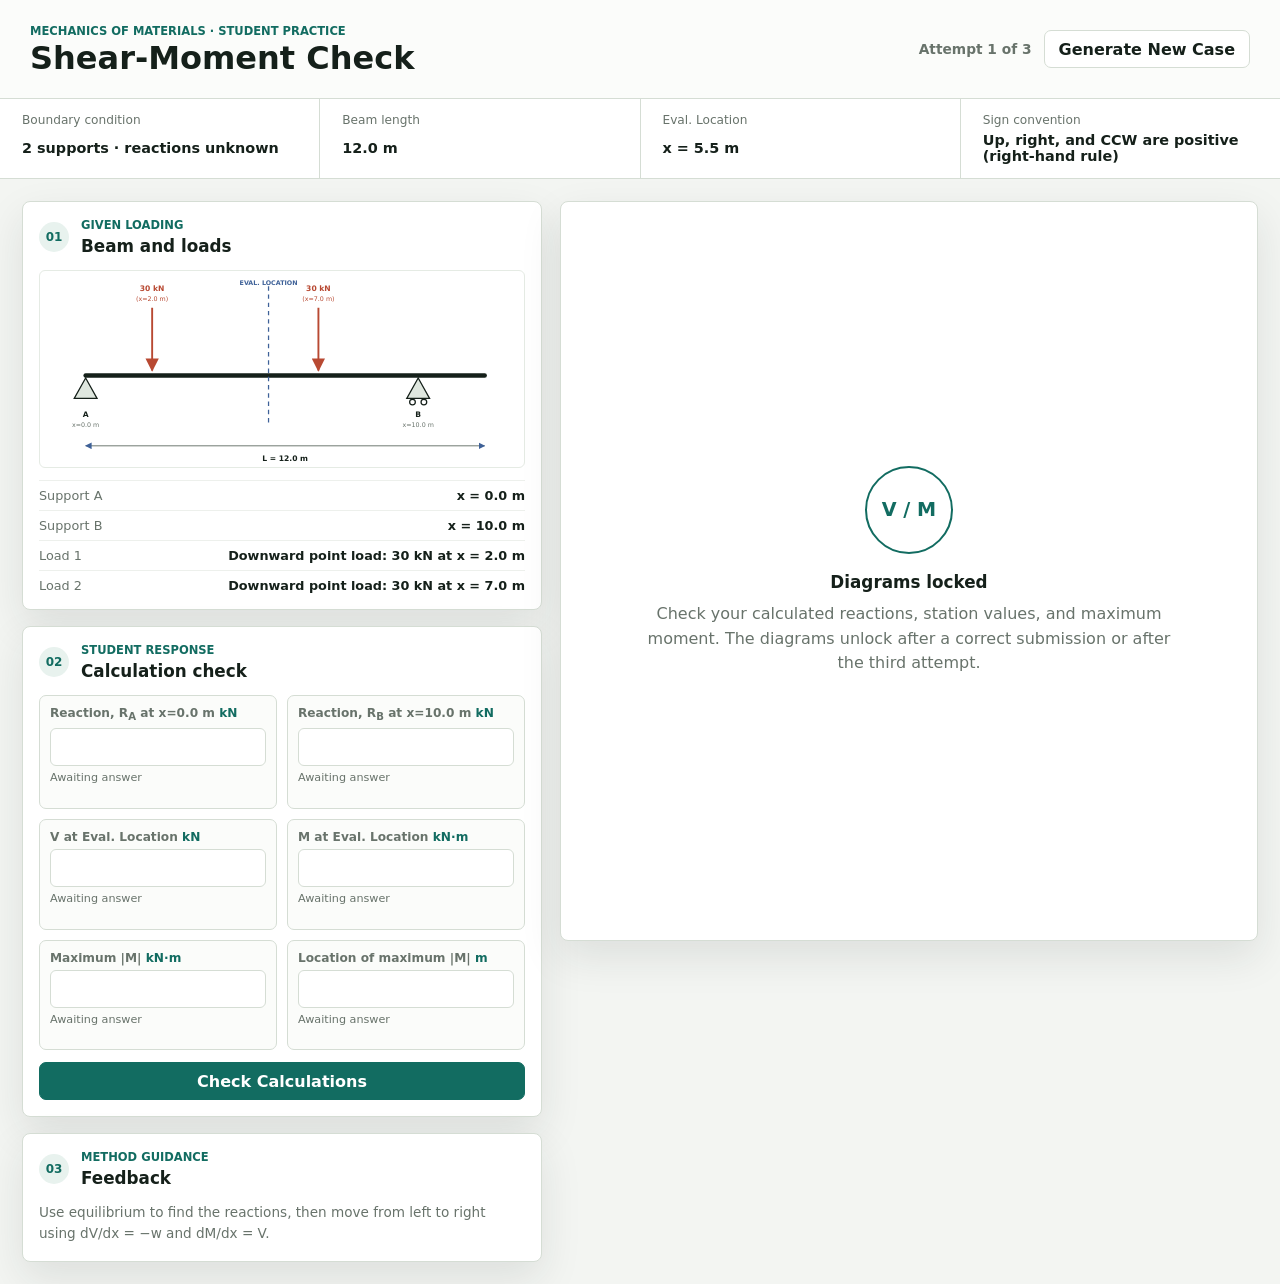
==== index.html @ e433b34b "Add files via upload" ====
<!doctype html>
<html lang="en">
  <head>
    <meta charset="utf-8" />
    <meta name="viewport" content="width=device-width, initial-scale=1" />
    <meta name="description" content="Randomized shear-force and bending-moment student practice." />
    <title>Shear-Moment Practice</title>
    <link rel="stylesheet" href="styles.css" />
  </head>
  <body>
    <main class="app-shell">
      <header class="topbar">
        <div>
          <p class="eyebrow">Mechanics of materials · student practice</p>
          <h1>Shear-Moment Check</h1>
        </div>
        <div class="top-actions">
          <span id="attemptStatus" class="attempt-status">Attempt 1 of 3</span>
          <button id="newCaseButton" type="button">Generate New Case</button>
        </div>
      </header>

      <section class="problem-band">
        <div>
          <span>Boundary condition</span>
          <strong id="supportDescription">Pin/roller supports</strong>
        </div>
        <div>
          <span>Beam length</span>
          <strong id="beamLength">0 m</strong>
        </div>
        <div>
          <span>Eval. Location</span>
          <strong id="stationValue">x = 0 m</strong>
        </div>
        <div>
          <span>Sign convention</span>
          <strong>Up, right, and CCW are positive (right-hand rule)</strong>
        </div>
      </section>

      <section class="workspace-grid">
        <aside class="student-column">
          <section class="panel">
            <div class="section-heading">
              <span>01</span>
              <div>
                <p>Given loading</p>
                <h2>Beam and loads</h2>
              </div>
            </div>
            <svg id="problemDiagram" class="diagram" viewBox="0 0 760 310" role="img" aria-label="Random beam loading problem"></svg>
            <div id="loadList" class="load-list"></div>
          </section>

          <section class="panel">
            <div class="section-heading">
              <span>02</span>
              <div>
                <p>Student response</p>
                <h2>Calculation check</h2>
              </div>
            </div>

            <div class="answer-grid">
              <label id="fieldRA">
                <span id="labelRA">Reaction, R<sub>A</sub> <b>kN</b></span>
                <input id="answerRA" type="text" inputmode="decimal" autocomplete="off" />
                <small id="feedbackRA">Awaiting answer</small>
              </label>
              <label id="fieldRB">
                <span id="labelRB">Reaction, R<sub>B</sub> <b>kN</b></span>
                <input id="answerRB" type="text" inputmode="decimal" autocomplete="off" />
                <small id="feedbackRB">Awaiting answer</small>
              </label>
              <label id="fieldRC" class="hidden">
                <span id="labelRC">Reaction, R<sub>C</sub> <b>kN</b></span>
                <input id="answerRC" type="text" inputmode="decimal" autocomplete="off" />
                <small id="feedbackRC">Awaiting answer</small>
              </label>
              <label>
                <span>V at Eval. Location <b>kN</b></span>
                <input id="answerV" type="text" inputmode="decimal" autocomplete="off" />
                <small id="feedbackV">Awaiting answer</small>
              </label>
              <label>
                <span>M at Eval. Location <b>kN·m</b></span>
                <input id="answerM" type="text" inputmode="decimal" autocomplete="off" />
                <small id="feedbackM">Awaiting answer</small>
              </label>
              <label>
                <span>Maximum |M| <b>kN·m</b></span>
                <input id="answerMaxM" type="text" inputmode="decimal" autocomplete="off" />
                <small id="feedbackMaxM">Awaiting answer</small>
              </label>
              <label>
                <span>Location of maximum |M| <b>m</b></span>
                <input id="answerMaxX" type="text" inputmode="decimal" autocomplete="off" />
                <small id="feedbackMaxX">Awaiting answer</small>
              </label>
            </div>

            <button id="checkButton" class="check-button" type="button">Check Calculations</button>
          </section>

          <section class="panel feedback-panel">
            <div class="section-heading">
              <span>03</span>
              <div>
                <p>Method guidance</p>
                <h2>Feedback</h2>
              </div>
            </div>
            <div id="methodFeedback" class="method-feedback">
              Use equilibrium to find the reactions, then move from left to right using dV/dx = -w and dM/dx = V.
            </div>
          </section>
        </aside>

        <section class="solution-column">
          <section id="lockedSolution" class="locked-solution">
            <div class="lock-mark">V / M</div>
            <h2>Diagrams locked</h2>
            <p>Check your calculated reactions, station values, and maximum moment. The diagrams unlock after a correct submission or after the third attempt.</p>
          </section>

          <div id="solutionContent" class="solution-content hidden">
            <section class="summary-strip">
              <div><span>Support reactions</span><strong id="summaryReactions">0 kN</strong></div>
              <div><span>Maximum |M|</span><strong id="summaryMaxM">0 kN·m</strong></div>
              <div><span>At location</span><strong id="summaryMaxX">0 m</strong></div>
            </section>

            <section class="plot-panel">
              <div class="plot-heading">
                <div>
                  <p>Solution</p>
                  <h2>Shear force diagram</h2>
                </div>
                <span>V(x), kN</span>
              </div>
              <svg id="shearPlot" class="plot" viewBox="0 0 900 370" role="img" aria-label="Shear force diagram"></svg>
            </section>

            <section class="plot-panel">
              <div class="plot-heading">
                <div>
                  <p>Solution</p>
                  <h2>Bending moment diagram</h2>
                </div>
                <span>M(x), kN·m</span>
              </div>
              <svg id="momentPlot" class="plot" viewBox="0 0 900 370" role="img" aria-label="Bending moment diagram"></svg>
            </section>
          </div>
        </section>
      </section>
    </main>

    <script src="app.js"></script>
  </body>
</html>
---- styles.css ----
:root {
  color-scheme: light;
  --paper: #f3f5f2;
  --panel: #ffffff;
  --ink: #15201a;
  --muted: #68736b;
  --line: #d5ddd4;
  --green: #126c61;
  --red: #b84932;
  --blue: #3e6198;
  --gold: #aa7e16;
  --soft-green: #e8f2ee;
  --soft-red: #faece8;
  --shadow: 0 16px 42px rgba(30, 43, 35, 0.1);
}

* {
  box-sizing: border-box;
}

body {
  margin: 0;
  min-width: 320px;
  background: var(--paper);
  color: var(--ink);
  font-family: Inter, ui-sans-serif, system-ui, -apple-system, BlinkMacSystemFont, "Segoe UI", sans-serif;
}

button,
input {
  font: inherit;
}

.app-shell {
  min-height: 100vh;
}

.topbar {
  display: flex;
  align-items: center;
  justify-content: space-between;
  gap: 24px;
  border-bottom: 1px solid var(--line);
  padding: 24px 30px;
  background: #fbfcfa;
}

.eyebrow,
.section-heading p,
.plot-heading p {
  margin: 0 0 4px;
  color: var(--green);
  font-size: 0.72rem;
  font-weight: 800;
  text-transform: uppercase;
}

h1,
h2,
p {
  margin-top: 0;
}

h1 {
  margin-bottom: 0;
  font-size: 2rem;
  line-height: 1;
}

h2 {
  margin-bottom: 0;
  font-size: 1.05rem;
}

.top-actions {
  display: flex;
  align-items: center;
  gap: 12px;
}

button {
  min-height: 38px;
  border: 1px solid var(--line);
  border-radius: 7px;
  padding: 0 14px;
  background: #fff;
  color: var(--ink);
  cursor: pointer;
  font-weight: 750;
}

button:hover {
  border-color: var(--green);
}

button:disabled {
  cursor: default;
  opacity: 0.6;
}

.attempt-status {
  color: var(--muted);
  font-size: 0.86rem;
  font-weight: 750;
}

.problem-band {
  display: grid;
  grid-template-columns: repeat(4, minmax(0, 1fr));
  gap: 1px;
  border-bottom: 1px solid var(--line);
  background: var(--line);
}

.problem-band div {
  display: grid;
  gap: 5px;
  min-height: 72px;
  padding: 14px 22px;
  background: #fff;
}

.problem-band span,
.plot-heading span {
  color: var(--muted);
  font-size: 0.76rem;
}

.problem-band strong {
  font-size: 0.9rem;
}

.workspace-grid {
  display: grid;
  grid-template-columns: minmax(360px, 520px) minmax(0, 1fr);
  gap: 18px;
  padding: 22px;
}

.student-column,
.solution-column,
.solution-content {
  display: flex;
  flex-direction: column;
  gap: 16px;
  min-width: 0;
}

.panel,
.plot-panel,
.summary-strip,
.locked-solution {
  border: 1px solid var(--line);
  border-radius: 8px;
  background: var(--panel);
  box-shadow: var(--shadow);
}

.panel,
.plot-panel {
  padding: 16px;
}

.section-heading,
.plot-heading {
  display: flex;
  align-items: center;
  justify-content: space-between;
  gap: 12px;
  margin-bottom: 14px;
}

.section-heading {
  justify-content: flex-start;
}

.section-heading > span {
  display: grid;
  width: 30px;
  height: 30px;
  place-items: center;
  border-radius: 50%;
  background: var(--soft-green);
  color: var(--green);
  font-size: 0.75rem;
  font-weight: 850;
}

.diagram,
.plot {
  display: block;
  width: 100%;
  border: 1px solid #e5ebe4;
  border-radius: 6px;
  background: #fff;
}

.diagram {
  aspect-ratio: 2.45 / 1;
}

.plot {
  aspect-ratio: 2.45 / 1;
}

.load-list {
  display: grid;
  gap: 7px;
  margin-top: 12px;
}

.load-list div {
  display: flex;
  justify-content: space-between;
  gap: 12px;
  border-top: 1px solid #edf0ec;
  padding-top: 7px;
  color: var(--muted);
  font-size: 0.8rem;
}

.load-list strong {
  color: var(--ink);
}

.answer-grid {
  display: grid;
  grid-template-columns: repeat(2, minmax(0, 1fr));
  gap: 10px;
}

.answer-grid label {
  display: grid;
  gap: 5px;
  border: 1px solid var(--line);
  border-radius: 7px;
  padding: 10px;
  background: #fbfcfa;
}

.answer-grid label > span {
  color: var(--muted);
  font-size: 0.76rem;
  font-weight: 700;
}

.answer-grid b {
  color: var(--green);
}

.answer-grid input {
  width: 100%;
  min-height: 38px;
  border: 1px solid var(--line);
  border-radius: 6px;
  padding: 7px 9px;
  color: var(--ink);
}

.answer-grid input::-webkit-outer-spin-button,
.answer-grid input::-webkit-inner-spin-button {
  margin: 0;
  appearance: none;
}

.answer-grid small {
  min-height: 2.4em;
  color: var(--muted);
  font-size: 0.7rem;
  line-height: 1.3;
}

.answer-grid label.correct {
  border-color: #81b7a4;
  background: var(--soft-green);
}

.answer-grid label.incorrect {
  border-color: #dfa492;
  background: var(--soft-red);
}

.answer-grid label.correct small {
  color: var(--green);
}

.answer-grid label.incorrect small {
  color: var(--red);
}

.check-button {
  width: 100%;
  margin-top: 12px;
  border-color: var(--green);
  background: var(--green);
  color: #fff;
}

.method-feedback {
  color: var(--muted);
  font-size: 0.85rem;
  line-height: 1.55;
}

.method-feedback ul {
  margin: 8px 0 0;
  padding-left: 18px;
}

.method-feedback li + li {
  margin-top: 6px;
}

.locked-solution {
  display: grid;
  min-height: calc(100vh - 160px);
  place-content: center;
  padding: 36px;
  text-align: center;
}

.locked-solution p {
  max-width: 540px;
  margin: 10px auto 0;
  color: var(--muted);
  line-height: 1.55;
}

.lock-mark {
  display: grid;
  width: 88px;
  height: 88px;
  margin: 0 auto 18px;
  place-items: center;
  border: 2px solid var(--green);
  border-radius: 50%;
  color: var(--green);
  font-size: 1.2rem;
  font-weight: 900;
}

.summary-strip {
  display: grid;
  grid-template-columns: repeat(4, minmax(0, 1fr));
  gap: 1px;
  overflow: hidden;
  background: var(--line);
}

.summary-strip div {
  display: grid;
  gap: 5px;
  padding: 14px;
  background: #fff;
}

.summary-strip span {
  color: var(--muted);
  font-size: 0.75rem;
}

.summary-strip strong {
  font-size: 1rem;
}

.hidden {
  display: none !important;
}

@media (max-width: 1050px) {
  .workspace-grid {
    grid-template-columns: 1fr;
  }

  .locked-solution {
    min-height: 420px;
  }
}

@media (max-width: 700px) {
  .topbar,
  .top-actions {
    align-items: flex-start;
    flex-direction: column;
  }

  .problem-band,
  .summary-strip,
  .answer-grid {
    grid-template-columns: 1fr;
  }

  .workspace-grid {
    padding: 14px;
  }
}
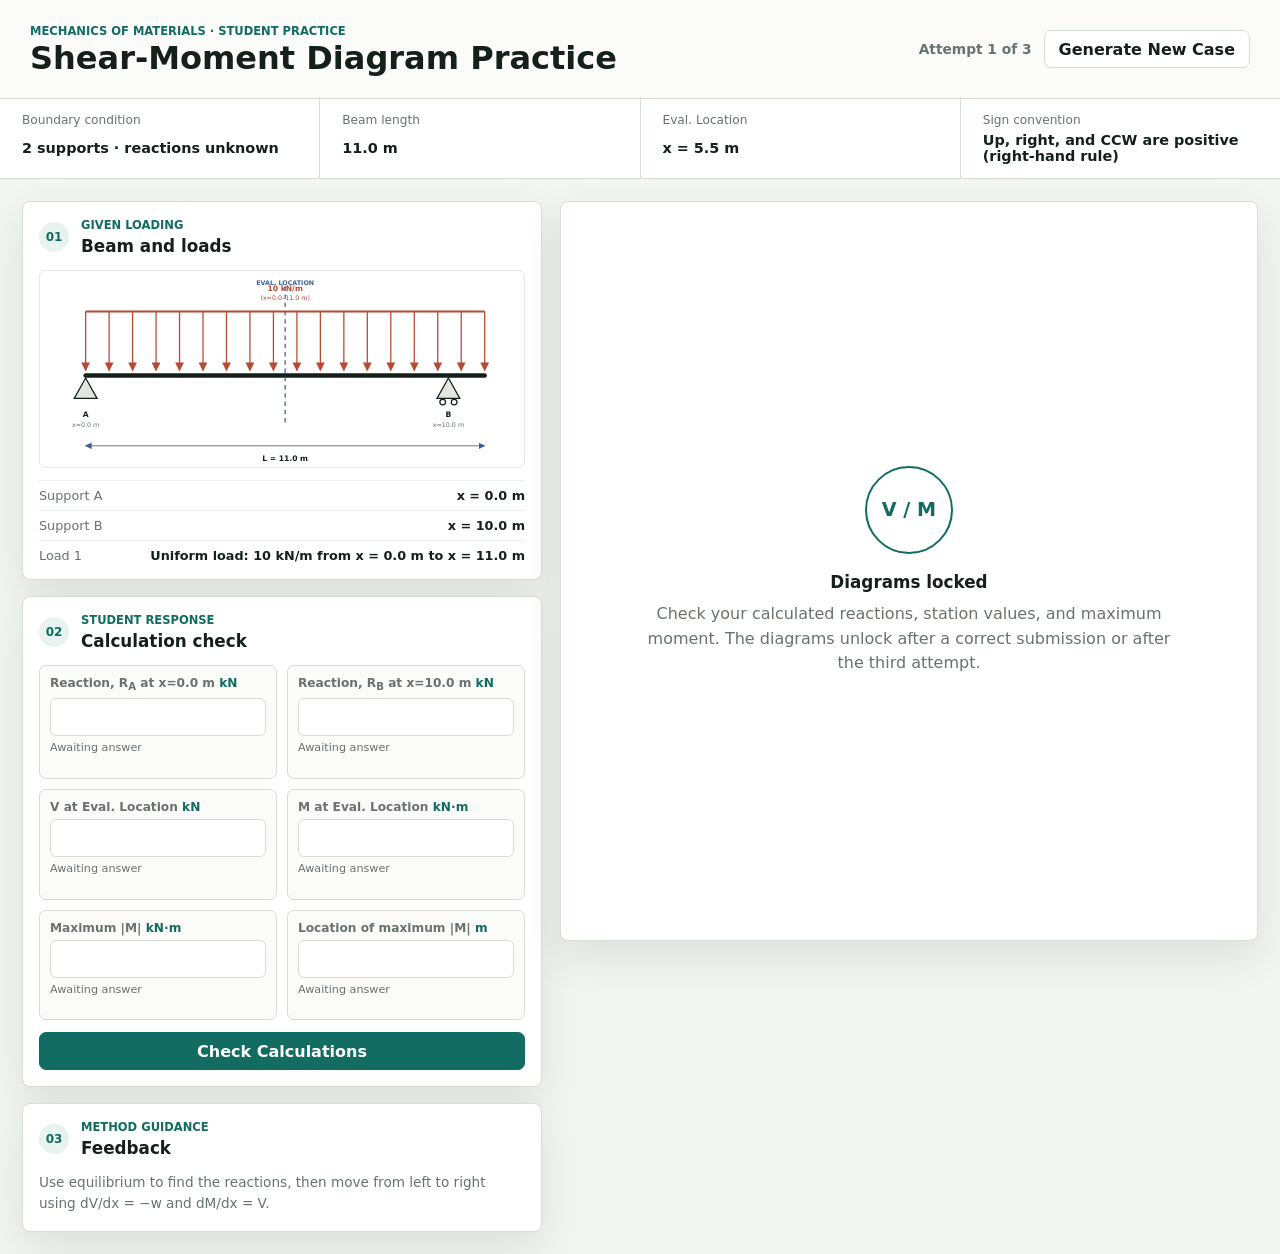
==== commit 9ac4a0e3: "Update header title for shear-moment practice" ====
--- a/index.html
+++ b/index.html
@@ -12,7 +12,7 @@
       <header class="topbar">
         <div>
           <p class="eyebrow">Mechanics of materials · student practice</p>
-          <h1>Shear-Moment Check</h1>
+          <h1>Shear-Moment Diagram Practice</h1>
         </div>
         <div class="top-actions">
           <span id="attemptStatus" class="attempt-status">Attempt 1 of 3</span>
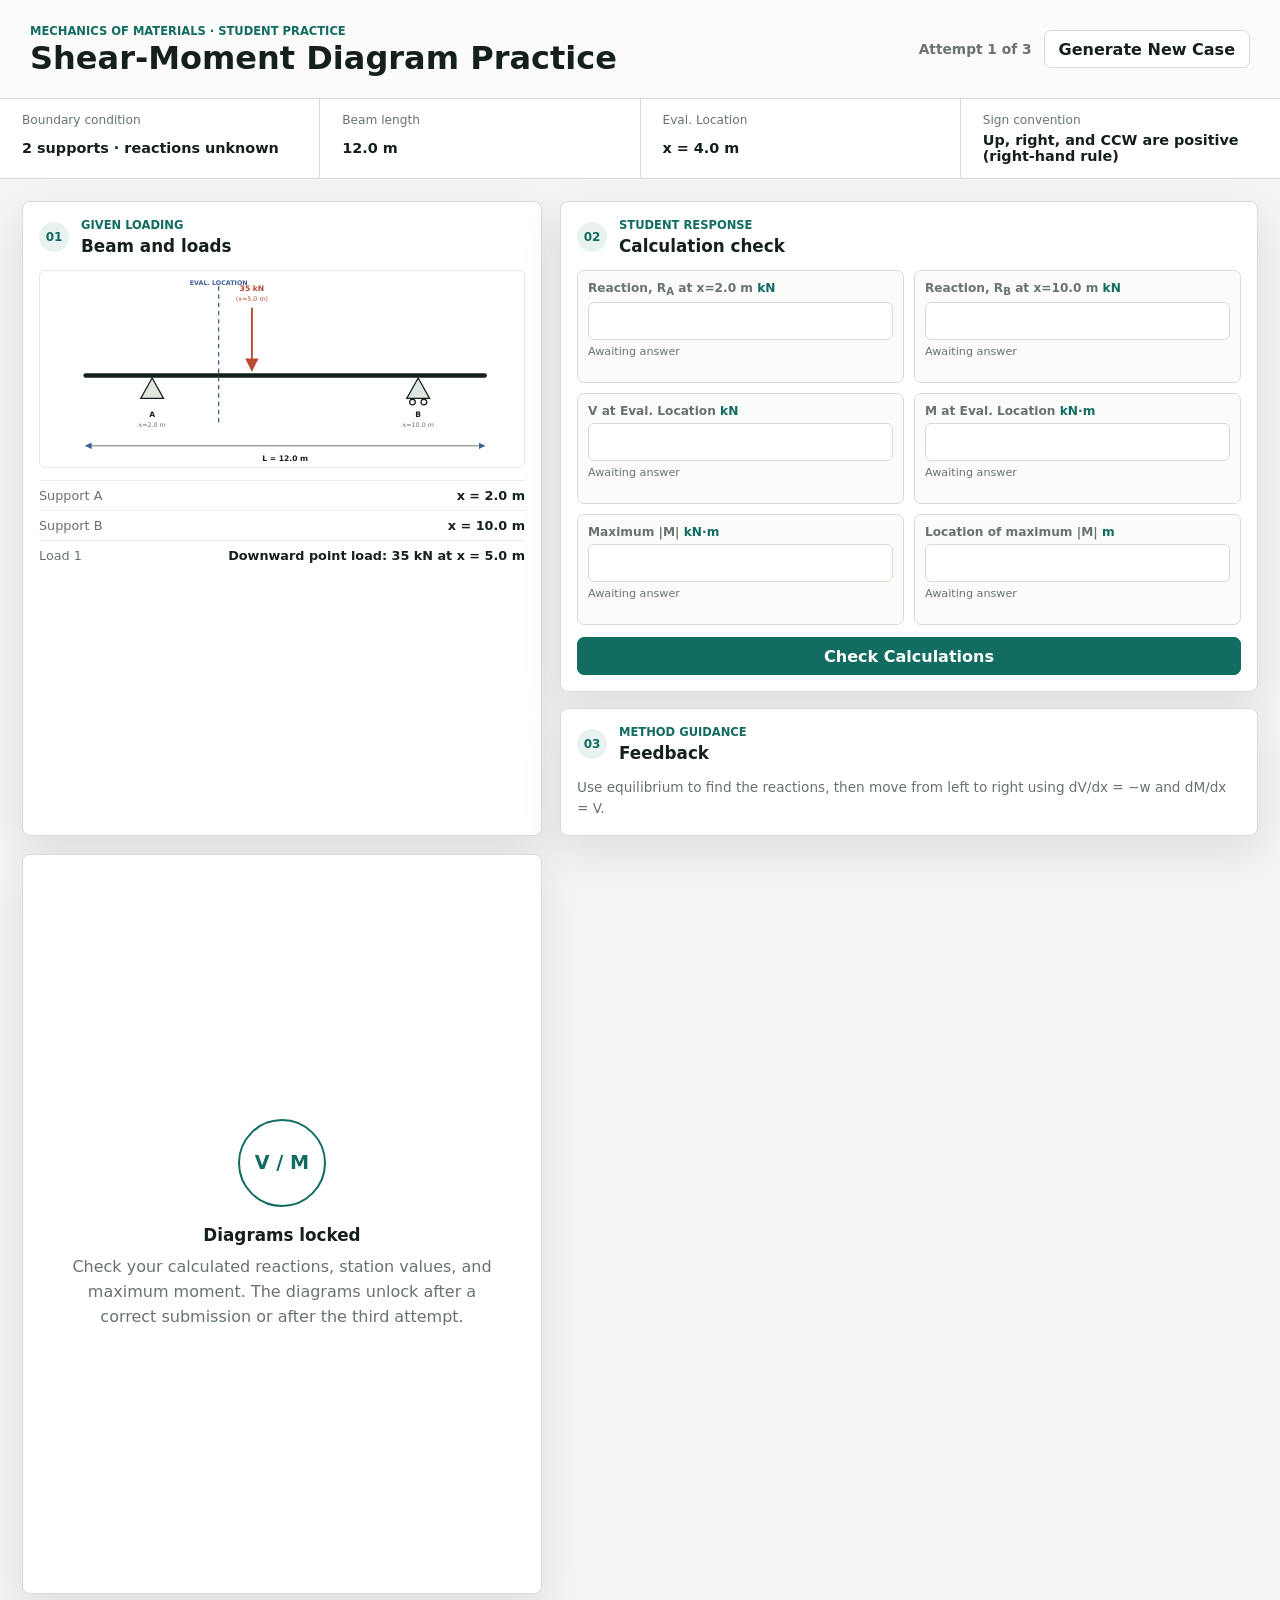
==== commit 48825c51: "Refactor student column section in index.html" ====
--- a/index.html
+++ b/index.html
@@ -40,19 +40,19 @@
       </section>
 
       <section class="workspace-grid">
+       <section class="panel problem-panel-wide">
+          <div class="section-heading">
+            <span>01</span>
+            <div>
+              <p>Given loading</p>
+              <h2>Beam and loads</h2>
+            </div>
+          </div>
+          <svg id="problemDiagram" class="diagram" viewBox="0 0 760 310" role="img" aria-label="Random beam loading problem"></svg>
+          <div id="loadList" class="load-list"></div>
+        </section>
+
         <aside class="student-column">
-          <section class="panel">
-            <div class="section-heading">
-              <span>01</span>
-              <div>
-                <p>Given loading</p>
-                <h2>Beam and loads</h2>
-              </div>
-            </div>
-            <svg id="problemDiagram" class="diagram" viewBox="0 0 760 310" role="img" aria-label="Random beam loading problem"></svg>
-            <div id="loadList" class="load-list"></div>
-          </section>
-
           <section class="panel">
             <div class="section-heading">
               <span>02</span>
